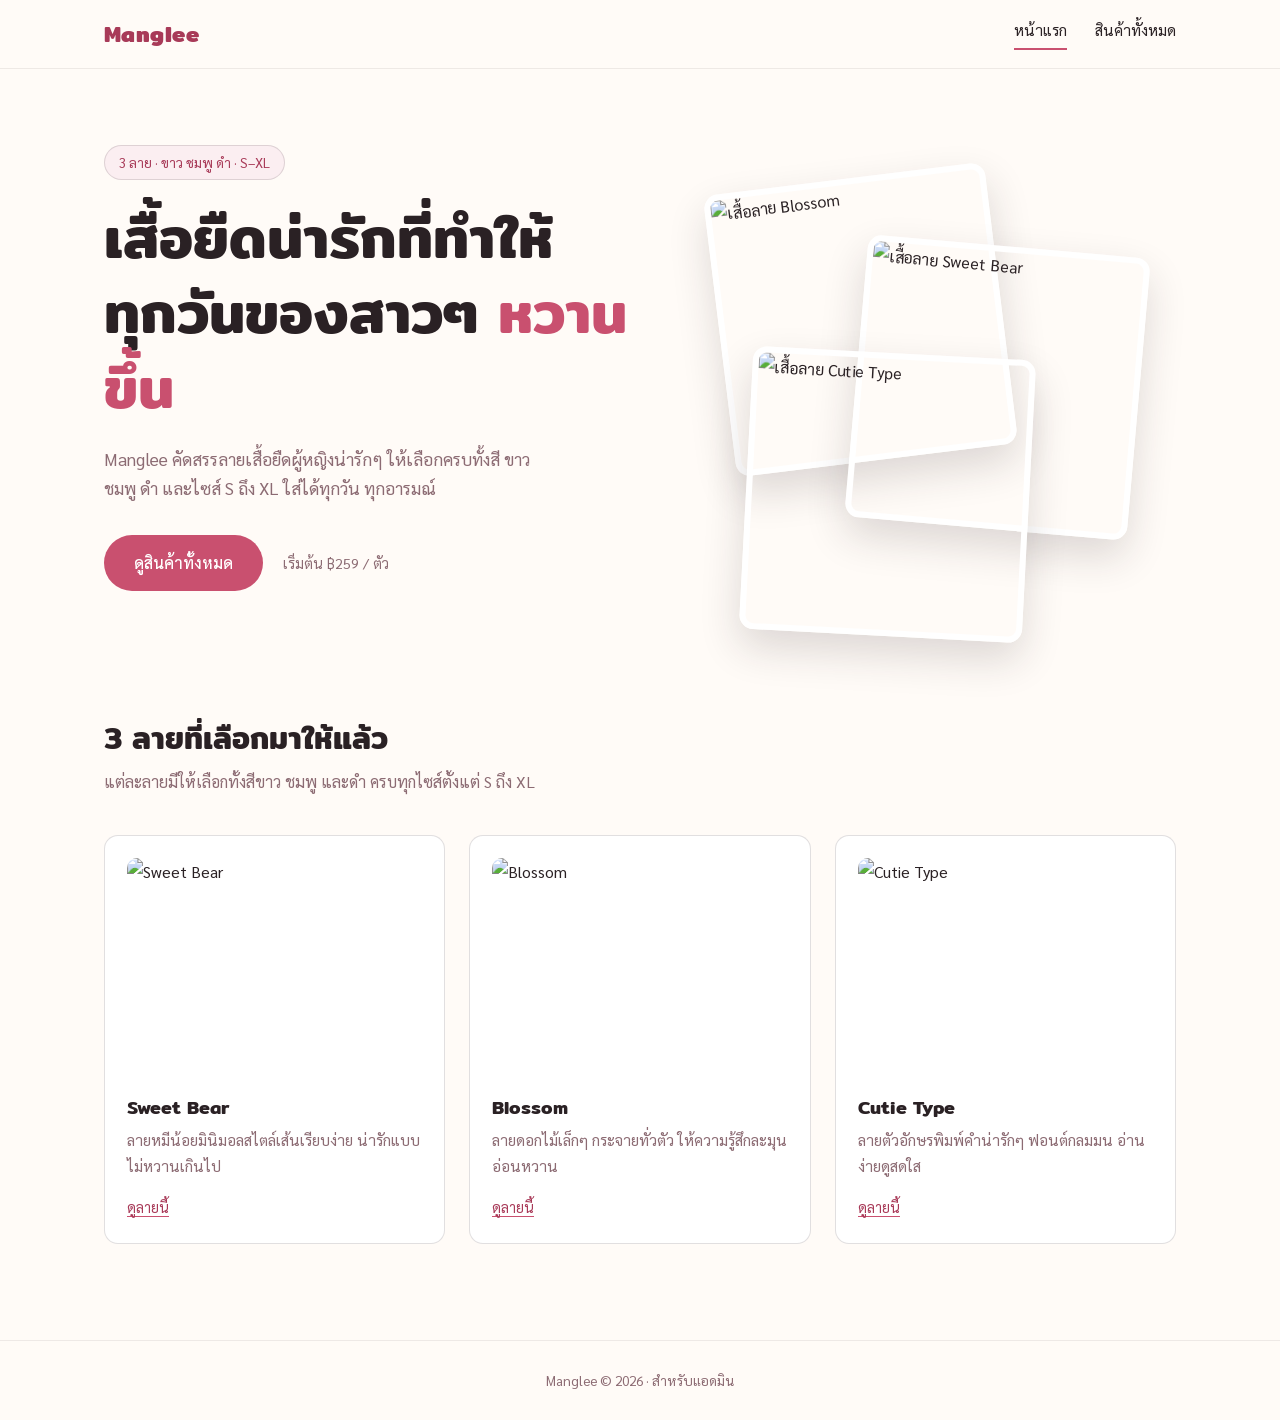
==== index.html @ f2fcd27f "Add files via upload" ====
<!DOCTYPE html>
<html lang="th">
<head>
<meta charset="UTF-8">
<meta name="viewport" content="width=device-width, initial-scale=1.0">
<title>Manglee — เสื้อยืดน่ารักสำหรับสาวๆ</title>
<link rel="stylesheet" href="style.css">
</head>
<body>

<nav class="site-nav">
  <div class="wrap">
    <a href="index.html" class="brand-mark">Manglee</a>
    <div class="nav-links">
      <a href="index.html" class="active">หน้าแรก</a>
      <a href="product.html">สินค้าทั้งหมด</a>
    </div>
  </div>
</nav>

<section class="hero">
  <div class="wrap">
    <div class="hero-copy">
      <span class="eyebrow-tag">3 ลาย · ขาว ชมพู ดำ · S–XL</span>
      <h1>เสื้อยืดน่ารักที่ทำให้<br>ทุกวันของสาวๆ<span class="accent"> หวานขึ้น</span></h1>
      <p>Manglee คัดสรรลายเสื้อยืดผู้หญิงน่ารักๆ ให้เลือกครบทั้งสี ขาว ชมพู ดำ และไซส์ S ถึง XL ใส่ได้ทุกวัน ทุกอารมณ์</p>
      <div class="hero-actions">
        <a href="product.html" class="btn-primary">ดูสินค้าทั้งหมด</a>
        <span class="price-note">เริ่มต้น ฿259 / ตัว</span>
      </div>
    </div>
    <div class="photo-stack">
      <img src="images/blossom.jpg" alt="เสื้อลาย Blossom">
      <img src="images/sweetbear.jpg" alt="เสื้อลาย Sweet Bear">
      <img src="images/cutietype.jpg" alt="เสื้อลาย Cutie Type">
    </div>
  </div>
</section>

<section class="designs">
  <div class="wrap">
    <div class="section-head">
      <h2>3 ลายที่เลือกมาให้แล้ว</h2>
      <p>แต่ละลายมีให้เลือกทั้งสีขาว ชมพู และดำ ครบทุกไซส์ตั้งแต่ S ถึง XL</p>
    </div>
    <div class="design-grid">

      <a class="design-card" href="product.html?mood=sweetbear">
        <img src="images/sweetbear.jpg" alt="Sweet Bear">
        <h3>Sweet Bear</h3>
        <p>ลายหมีน้อยมินิมอลสไตล์เส้นเรียบง่าย น่ารักแบบไม่หวานเกินไป</p>
        <span class="go-link">ดูลายนี้</span>
      </a>

      <a class="design-card" href="product.html?mood=blossom">
        <img src="images/blossom.jpg" alt="Blossom">
        <h3>Blossom</h3>
        <p>ลายดอกไม้เล็กๆ กระจายทั่วตัว ให้ความรู้สึกละมุนอ่อนหวาน</p>
        <span class="go-link">ดูลายนี้</span>
      </a>

      <a class="design-card" href="product.html?mood=cutietype">
        <img src="images/cutietype.jpg" alt="Cutie Type">
        <h3>Cutie Type</h3>
        <p>ลายตัวอักษรพิมพ์คำน่ารักๆ ฟอนต์กลมมน อ่านง่ายดูสดใส</p>
        <span class="go-link">ดูลายนี้</span>
      </a>

    </div>
  </div>
</section>

<footer class="site-footer">
  <div class="wrap">
    Manglee © 2026 · <a href="admin.html">สำหรับแอดมิน</a>
  </div>
</footer>

</body>
</html>
---- style.css ----
/* ===========================================================
   Manglee — shared stylesheet
   Palette: warm white / blush pink / rose / near-black ink
   Type: Mitr (headings, rounded Thai-friendly display)
         Sarabun (body, clean Thai-friendly text)
=========================================================== */

@import url('https://fonts.googleapis.com/css2?family=Mitr:wght@400;500;600;700&family=Sarabun:wght@300;400;500;600;700&display=swap');

:root {
  --bg: #fffbf7;
  --surface: #fbeef1;
  --pink: #f2c8d3;
  --rose: #c9506f;
  --rose-deep: #a83a58;
  --ink: #2a2124;
  --mauve: #8c6b73;
  --line: rgba(42, 33, 36, 0.14);
  --line-soft: rgba(42, 33, 36, 0.08);
  --radius: 14px;
  --max-width: 1120px;
}

* {
  box-sizing: border-box;
}

html {
  scroll-behavior: smooth;
}

body {
  margin: 0;
  background: var(--bg);
  color: var(--ink);
  font-family: 'Sarabun', sans-serif;
  font-weight: 400;
  line-height: 1.7;
  -webkit-font-smoothing: antialiased;
}

h1, h2, h3, h4 {
  font-family: 'Mitr', sans-serif;
  margin: 0;
  line-height: 1.3;
  font-weight: 600;
}

a {
  color: inherit;
  text-decoration: none;
}

img {
  max-width: 100%;
  display: block;
}

button, input, select, textarea {
  font-family: inherit;
  font-size: 1rem;
}

.wrap {
  max-width: var(--max-width);
  margin: 0 auto;
  padding: 0 24px;
}

/* ---------- Top nav ---------- */

.site-nav {
  position: sticky;
  top: 0;
  z-index: 40;
  background: rgba(255, 251, 247, 0.92);
  backdrop-filter: blur(6px);
  border-bottom: 1px solid var(--line-soft);
}

.site-nav .wrap {
  display: flex;
  align-items: center;
  justify-content: space-between;
  height: 68px;
}

.brand-mark {
  font-family: 'Mitr', sans-serif;
  font-size: 1.4rem;
  font-weight: 700;
  color: var(--rose-deep);
  letter-spacing: 0.02em;
}

.nav-links {
  display: flex;
  gap: 28px;
  font-size: 0.95rem;
}

.nav-links a {
  border-bottom: 2px solid transparent;
  padding-bottom: 4px;
  transition: border-color 0.2s ease;
}

.nav-links a:hover,
.nav-links a.active {
  border-color: var(--rose);
}

/* ---------- Hero (index.html) ---------- */

.hero {
  padding: 76px 0 88px;
}

.hero .wrap {
  display: grid;
  grid-template-columns: 1.1fr 0.9fr;
  gap: 56px;
  align-items: center;
}

.hero-copy .eyebrow-tag {
  display: inline-block;
  background: var(--surface);
  border: 1px solid var(--line);
  color: var(--rose-deep);
  font-size: 0.85rem;
  padding: 5px 14px;
  border-radius: 999px;
  margin-bottom: 20px;
}

.hero-copy h1 {
  font-size: clamp(2.4rem, 4.5vw, 3.6rem);
  color: var(--ink);
}

.hero-copy h1 .accent {
  color: var(--rose);
}

.hero-copy p {
  margin-top: 20px;
  max-width: 46ch;
  color: var(--mauve);
  font-size: 1.08rem;
}

.hero-actions {
  margin-top: 32px;
  display: flex;
  align-items: center;
  gap: 20px;
}

.btn-primary {
  display: inline-block;
  background: var(--rose);
  color: #fff;
  padding: 14px 30px;
  border-radius: 999px;
  font-weight: 500;
  border: none;
  cursor: pointer;
  transition: background 0.2s ease, transform 0.2s ease;
}

.btn-primary:hover {
  background: var(--rose-deep);
  transform: translateY(-1px);
}

.btn-outline {
  display: inline-block;
  padding: 13px 28px;
  border-radius: 999px;
  border: 1.5px solid var(--ink);
  color: var(--ink);
  font-weight: 500;
  transition: border-color 0.2s ease, color 0.2s ease;
}

.btn-outline:hover {
  border-color: var(--rose);
  color: var(--rose-deep);
}

.price-note {
  font-size: 0.9rem;
  color: var(--mauve);
}

/* photo stack collage */
.photo-stack {
  position: relative;
  height: 380px;
}

.photo-stack img {
  position: absolute;
  width: 62%;
  aspect-ratio: 1 / 1;
  object-fit: cover;
  border-radius: var(--radius);
  border: 6px solid #fff;
  box-shadow: 0 18px 40px rgba(42, 33, 36, 0.16);
}

.photo-stack img:nth-child(1) {
  top: 0;
  left: 0;
  transform: rotate(-7deg);
  z-index: 1;
}

.photo-stack img:nth-child(2) {
  top: 18%;
  left: 30%;
  transform: rotate(5deg);
  z-index: 2;
}

.photo-stack img:nth-child(3) {
  top: 46%;
  left: 6%;
  transform: rotate(3deg);
  z-index: 3;
}

/* ---------- Design/mood section (index.html) ---------- */

.designs {
  padding: 40px 0 96px;
}

.section-head {
  max-width: 56ch;
  margin-bottom: 40px;
}

.section-head h2 {
  font-size: 1.9rem;
}

.section-head p {
  color: var(--mauve);
  margin-top: 10px;
}

.design-grid {
  display: grid;
  grid-template-columns: repeat(3, 1fr);
  gap: 24px;
}

.design-card {
  border: 1px solid var(--line);
  border-radius: var(--radius);
  padding: 22px;
  background: #fff;
  transition: border-color 0.2s ease, transform 0.2s ease;
}

.design-card:hover {
  border-color: var(--rose);
  transform: translateY(-3px);
}

.design-card img {
  border-radius: 10px;
  aspect-ratio: 4 / 3;
  object-fit: cover;
  margin-bottom: 16px;
}

.design-card h3 {
  font-size: 1.15rem;
  margin-bottom: 8px;
}

.design-card p {
  color: var(--mauve);
  font-size: 0.95rem;
  margin: 0 0 14px;
}

.design-card .go-link {
  font-size: 0.9rem;
  color: var(--rose-deep);
  border-bottom: 1px solid var(--rose);
}

/* ---------- Product page ---------- */

.page-head {
  padding: 56px 0 28px;
}

.page-head h1 {
  font-size: 2.2rem;
}

.page-head p {
  color: var(--mauve);
  margin-top: 10px;
}

#filter-bar {
  display: flex;
  flex-wrap: wrap;
  gap: 10px;
  padding-bottom: 32px;
}

.filter-btn {
  background: #fff;
  border: 1px solid var(--line);
  padding: 9px 20px;
  border-radius: 999px;
  cursor: pointer;
  font-size: 0.92rem;
  color: var(--ink);
  transition: background 0.2s ease, color 0.2s ease, border-color 0.2s ease;
}

.filter-btn:hover {
  border-color: var(--rose);
}

.filter-btn.active {
  background: var(--rose);
  border-color: var(--rose);
  color: #fff;
}

#product-list {
  display: grid;
  grid-template-columns: repeat(3, 1fr);
  gap: 26px;
  padding-bottom: 90px;
}

.product-card {
  border: 1px solid var(--line);
  border-radius: var(--radius);
  overflow: hidden;
  background: #fff;
  display: flex;
  flex-direction: column;
}

.product-card img {
  aspect-ratio: 1 / 1;
  object-fit: cover;
}

.product-body {
  padding: 18px 18px 20px;
  display: flex;
  flex-direction: column;
  gap: 6px;
  flex: 1;
}

.product-name {
  font-family: 'Mitr', sans-serif;
  font-size: 1.05rem;
}

.color-chip-row {
  display: flex;
  align-items: center;
  gap: 8px;
  font-size: 0.85rem;
  color: var(--mauve);
}

.color-chip {
  width: 14px;
  height: 14px;
  border-radius: 50%;
  border: 1px solid var(--line);
  display: inline-block;
}

.color-chip.white { background: #ffffff; }
.color-chip.pink { background: var(--pink); }
.color-chip.black { background: #2a2124; }

.product-desc {
  font-size: 0.88rem;
  color: var(--mauve);
  margin: 4px 0 10px;
}

.product-price {
  font-family: 'Mitr', sans-serif;
  font-size: 1.15rem;
  color: var(--rose-deep);
  margin-top: auto;
}

.order-link {
  margin-top: 12px;
  text-align: center;
  background: var(--ink);
  color: #fff;
  padding: 11px 0;
  border-radius: 999px;
  font-size: 0.92rem;
  transition: background 0.2s ease;
}

.order-link:hover {
  background: var(--rose);
}

.empty-state {
  grid-column: 1 / -1;
  text-align: center;
  color: var(--mauve);
  padding: 60px 0;
}

/* ---------- Order page ---------- */

.order-section {
  padding: 56px 0 96px;
  display: grid;
  grid-template-columns: 1fr;
  gap: 30px;
  max-width: 560px;
  margin: 0 auto;
}

.order-section h1 {
  font-size: 2rem;
  text-align: center;
}

.order-section > p.lead {
  text-align: center;
  color: var(--mauve);
  margin-top: -14px;
}

#orderForm {
  background: #fff;
  border: 1px solid var(--line);
  border-radius: var(--radius);
  padding: 32px;
  display: flex;
  flex-direction: column;
  gap: 18px;
}

.field label {
  display: block;
  font-size: 0.9rem;
  color: var(--mauve);
  margin-bottom: 6px;
}

.field input,
.field select,
.field textarea {
  width: 100%;
  padding: 12px 14px;
  border-radius: 10px;
  border: 1px solid var(--line);
  background: var(--bg);
  color: var(--ink);
}

.field input:focus,
.field select:focus,
.field textarea:focus {
  outline: 2px solid var(--rose);
  outline-offset: 1px;
}

.field textarea {
  resize: vertical;
  min-height: 80px;
}

.field-row {
  display: grid;
  grid-template-columns: 1fr 1fr;
  gap: 14px;
}

#orderForm button[type="submit"] {
  margin-top: 6px;
}

/* ---------- Thank-you page ---------- */

.thankyou-section {
  padding: 120px 0;
  text-align: center;
}

.thankyou-section .mark {
  font-size: 3.2rem;
  margin-bottom: 12px;
}

.thankyou-section h1 {
  font-size: 2.1rem;
  margin-bottom: 14px;
}

.thankyou-section p {
  color: var(--mauve);
  margin-bottom: 32px;
}

/* ---------- Admin page ---------- */

.admin-section {
  padding: 56px 0 96px;
}

.admin-section h1 {
  font-size: 1.9rem;
  margin-bottom: 24px;
}

.table-scroll {
  overflow-x: auto;
  border: 1px solid var(--line);
  border-radius: var(--radius);
  background: #fff;
}

table {
  width: 100%;
  border-collapse: collapse;
  font-size: 0.92rem;
  min-width: 720px;
}

thead th {
  text-align: left;
  background: var(--surface);
  color: var(--rose-deep);
  font-weight: 500;
  padding: 14px 16px;
  border-bottom: 1px solid var(--line);
  white-space: nowrap;
}

tbody td {
  padding: 12px 16px;
  border-bottom: 1px solid var(--line-soft);
  vertical-align: top;
}

tbody tr:last-child td {
  border-bottom: none;
}

.admin-empty {
  padding: 40px;
  text-align: center;
  color: var(--mauve);
}

/* ---------- Footer ---------- */

footer.site-footer {
  border-top: 1px solid var(--line-soft);
  padding: 28px 0;
  text-align: center;
  color: var(--mauve);
  font-size: 0.85rem;
}

/* ---------- Responsive ---------- */

@media (max-width: 860px) {
  .hero .wrap {
    grid-template-columns: 1fr;
  }

  .photo-stack {
    height: 300px;
    margin-top: 20px;
  }

  .design-grid,
  #product-list {
    grid-template-columns: repeat(2, 1fr);
  }
}

@media (max-width: 560px) {
  .design-grid,
  #product-list {
    grid-template-columns: 1fr;
  }

  .field-row {
    grid-template-columns: 1fr;
  }

  .nav-links {
    gap: 16px;
    font-size: 0.85rem;
  }

  .hero {
    padding: 48px 0 60px;
  }
}
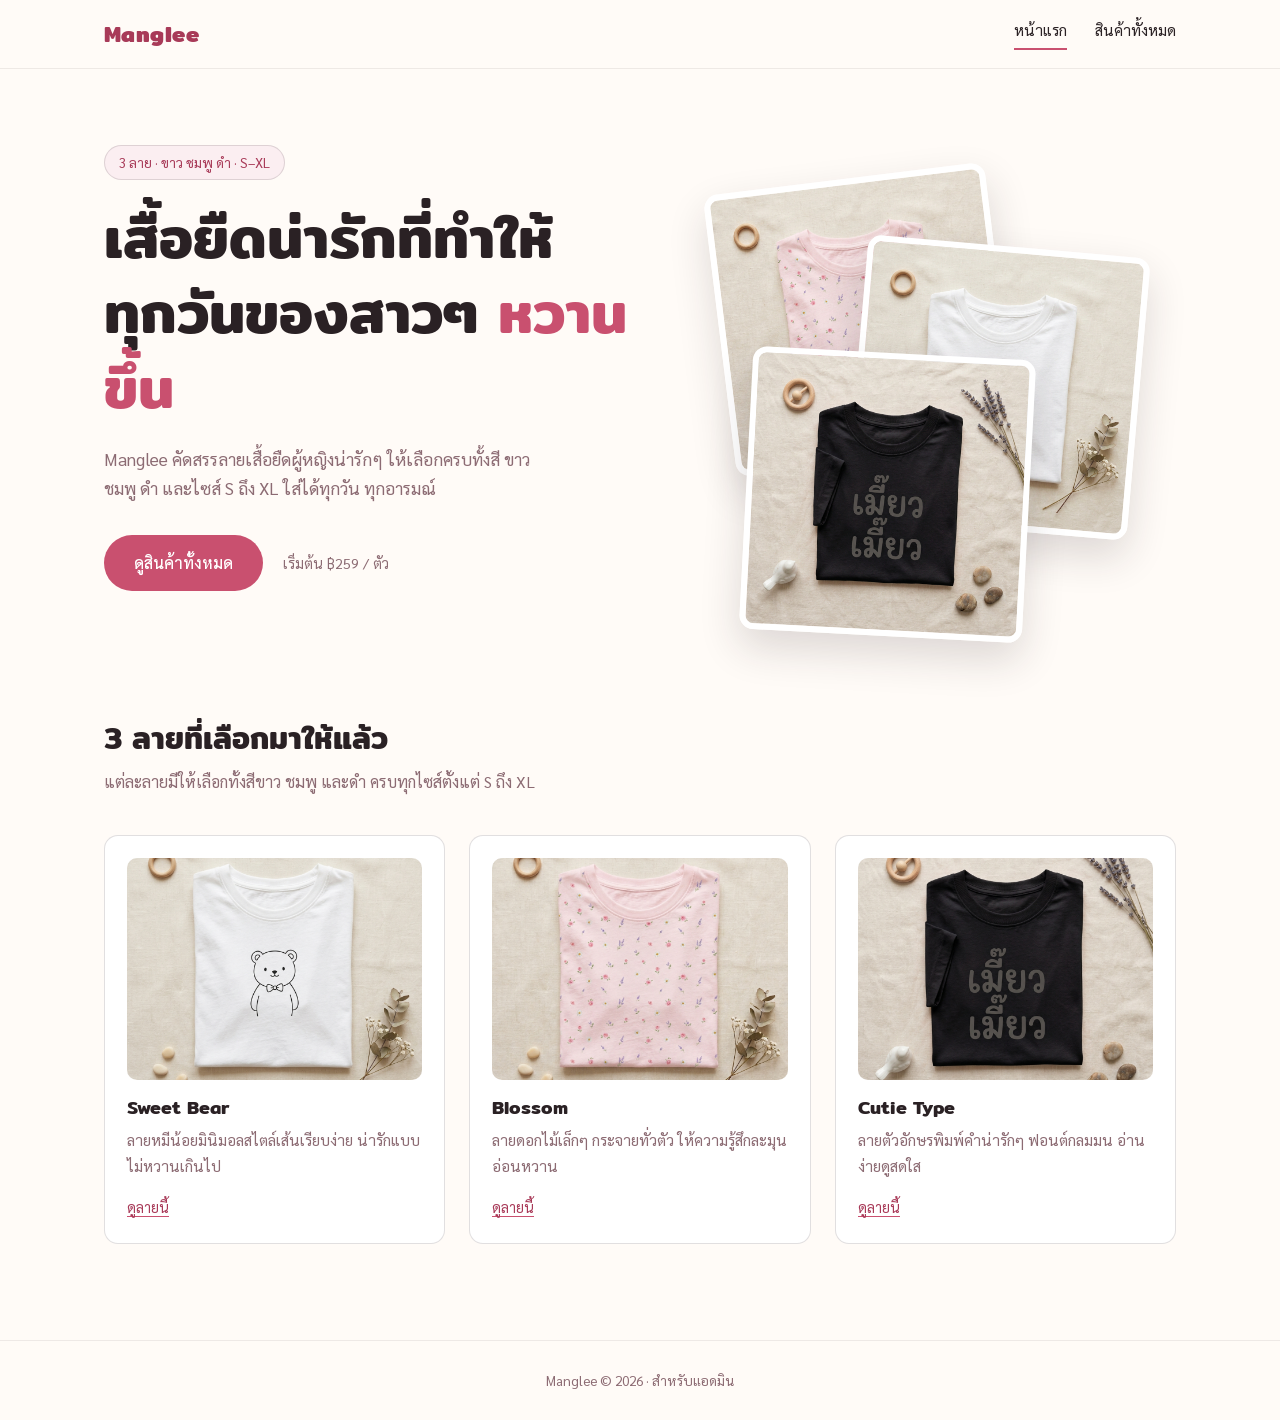
==== commit 59061866: "Add files via upload" ====
--- a/index.html
+++ b/index.html
@@ -30,9 +30,9 @@
       </div>
     </div>
     <div class="photo-stack">
-      <img src="images/blossom.jpg" alt="เสื้อลาย Blossom">
-      <img src="images/sweetbear.jpg" alt="เสื้อลาย Sweet Bear">
-      <img src="images/cutietype.jpg" alt="เสื้อลาย Cutie Type">
+      <img src="images/blossom-pink.jpg" alt="เสื้อลาย Blossom สีชมพู">
+      <img src="images/sweetbear-white.jpg" alt="เสื้อลาย Sweet Bear สีขาว">
+      <img src="images/cutietype-black.jpg" alt="เสื้อลาย Cutie Type สีดำ">
     </div>
   </div>
 </section>
@@ -46,21 +46,21 @@
     <div class="design-grid">
 
       <a class="design-card" href="product.html?mood=sweetbear">
-        <img src="images/sweetbear.jpg" alt="Sweet Bear">
+        <img src="images/sweetbear-white.jpg" alt="Sweet Bear">
         <h3>Sweet Bear</h3>
         <p>ลายหมีน้อยมินิมอลสไตล์เส้นเรียบง่าย น่ารักแบบไม่หวานเกินไป</p>
         <span class="go-link">ดูลายนี้</span>
       </a>
 
       <a class="design-card" href="product.html?mood=blossom">
-        <img src="images/blossom.jpg" alt="Blossom">
+        <img src="images/blossom-pink.jpg" alt="Blossom">
         <h3>Blossom</h3>
         <p>ลายดอกไม้เล็กๆ กระจายทั่วตัว ให้ความรู้สึกละมุนอ่อนหวาน</p>
         <span class="go-link">ดูลายนี้</span>
       </a>
 
       <a class="design-card" href="product.html?mood=cutietype">
-        <img src="images/cutietype.jpg" alt="Cutie Type">
+        <img src="images/cutietype-black.jpg" alt="Cutie Type">
         <h3>Cutie Type</h3>
         <p>ลายตัวอักษรพิมพ์คำน่ารักๆ ฟอนต์กลมมน อ่านง่ายดูสดใส</p>
         <span class="go-link">ดูลายนี้</span>
